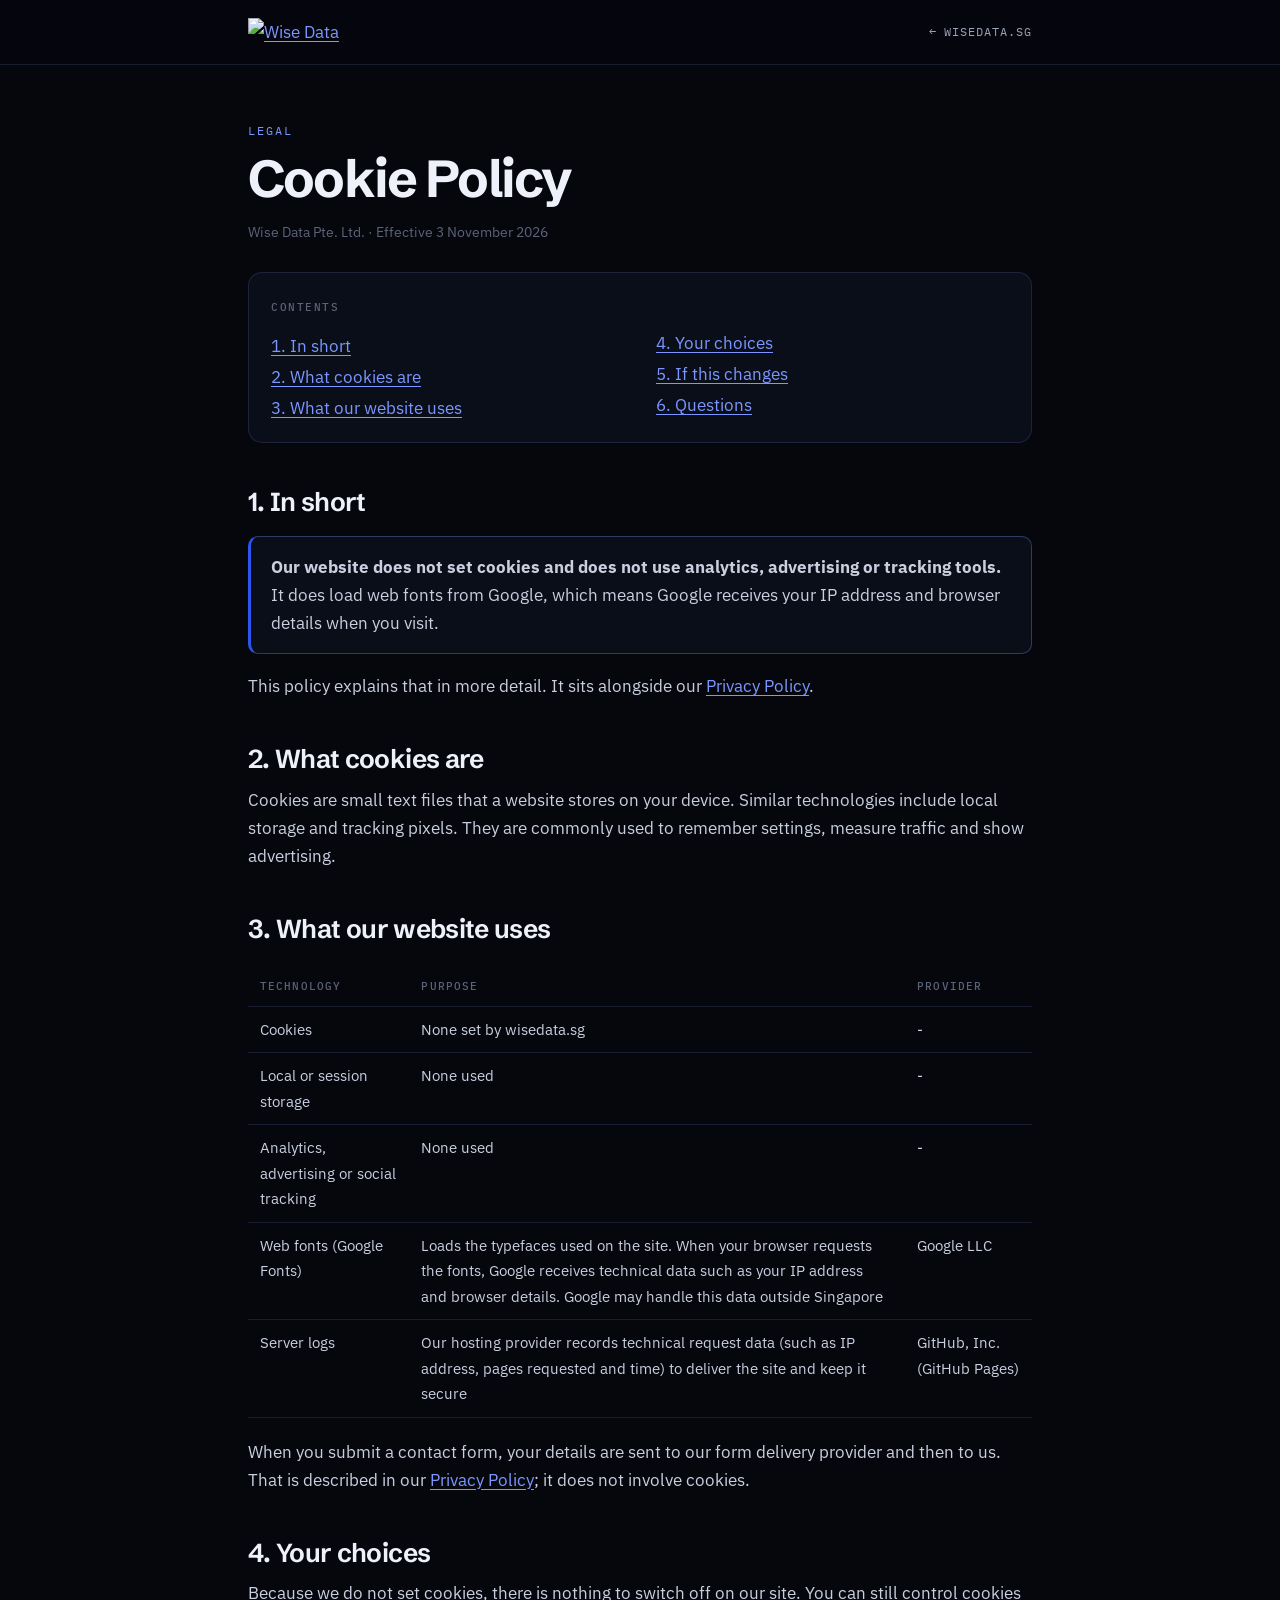
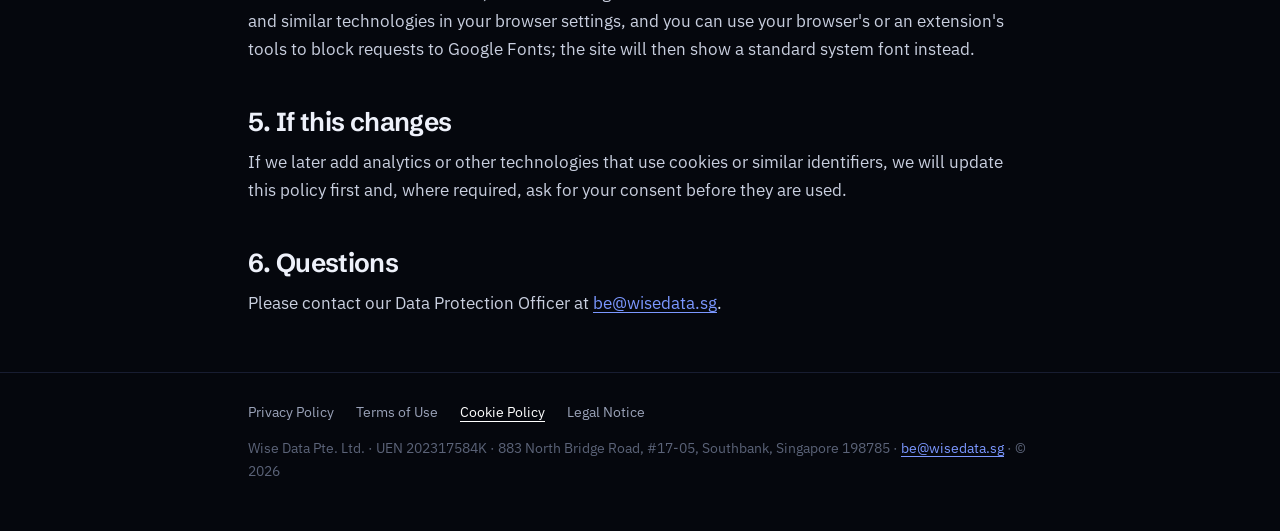
==== wisedata-sg/cookies/index.html @ 87a72dda "Add Singapore PDPA-aligned policy pages, remove beta labels, add footer legal links Co-Authored-By: " ====
<!doctype html>
<html lang="en">
<head>
<meta charset="utf-8">
<meta name="viewport" content="width=device-width,initial-scale=1,viewport-fit=cover">
<title>Cookie Policy · Wise Data</title>
<meta name="description" content="Wise Data&#x27;s website sets no cookies and uses no analytics or advertising trackers.">
<meta name="theme-color" content="#05070D">
<link rel="canonical" href="https://wisedata.sg/cookies/">
<link rel="icon" type="image/png" href="/favicon.png">
<link rel="apple-touch-icon" href="/favicon.png">
<meta property="og:title" content="Cookie Policy · Wise Data">
<meta property="og:description" content="Wise Data&#x27;s website sets no cookies and uses no analytics or advertising trackers.">
<meta property="og:type" content="website">
<meta property="og:url" content="https://wisedata.sg/cookies/">
<link rel="preconnect" href="https://fonts.googleapis.com">
<link rel="preconnect" href="https://fonts.gstatic.com" crossorigin>
<link rel="stylesheet" href="https://fonts.googleapis.com/css2?family=Schibsted+Grotesk:wght@400;600;700&family=IBM+Plex+Sans:wght@400;500;600&family=IBM+Plex+Mono:wght@400;500&display=swap">
<style>
:root{--ink:#05070D;--panel:#0A0E19;--line:rgba(132,156,255,.15);--line-strong:rgba(132,156,255,.32);--fg:#EEF1FA;--muted:#9AA2B8;--dim:#5B6378;--blue:#2C55F0;--blue-hi:#7B97FF;
--f-display:"Schibsted Grotesk","Helvetica Neue",Arial,sans-serif;--f-body:"IBM Plex Sans","Helvetica Neue",Arial,sans-serif;--f-mono:"IBM Plex Mono",ui-monospace,Menlo,monospace}
*{box-sizing:border-box}
html{background:var(--ink);scroll-behavior:smooth}
body{margin:0;background:var(--ink);color:var(--fg);font-family:var(--f-body);font-size:16.5px;line-height:1.7;-webkit-font-smoothing:antialiased}
a{color:var(--blue-hi);text-underline-offset:3px}
a:hover{color:#fff}
:focus-visible{outline:2px solid var(--blue-hi);outline-offset:3px;border-radius:4px}
.wrap{max-width:820px;margin:0 auto;padding:0 max(18px,env(safe-area-inset-left,0px))}
.top{border-bottom:1px solid var(--line);background:rgba(5,7,13,.8)}
.top .wrap{display:flex;align-items:center;justify-content:space-between;gap:16px;padding-top:18px;padding-bottom:18px}
.top img{display:block;height:28px;width:auto}
.top a.back{font-family:var(--f-mono);font-size:12px;letter-spacing:.08em;text-transform:uppercase;text-decoration:none;color:var(--muted)}
.top a.back:hover{color:#fff}
main{padding:56px 0 40px}
.eyebrow{font-family:var(--f-mono);font-size:12px;letter-spacing:.16em;text-transform:uppercase;color:var(--blue-hi)}
h1{font-family:var(--f-display);font-size:clamp(34px,6vw,52px);line-height:1.06;letter-spacing:-.035em;margin:10px 0 14px;font-weight:700}
h2{font-family:var(--f-display);font-size:clamp(21px,3vw,26px);letter-spacing:-.025em;margin:44px 0 10px;font-weight:650;line-height:1.2}
h3{font-family:var(--f-display);font-size:17px;margin:24px 0 6px;font-weight:600}
p,li{color:#C9CFDF}
p{margin:0 0 14px}
ul{padding-left:22px;margin:0 0 16px}
li{margin:6px 0}
.meta{color:var(--dim);font-size:14px;margin-bottom:28px}
.toc{border:1px solid var(--line);background:var(--panel);border-radius:14px;padding:18px 22px;margin:8px 0 8px}
.toc b{font-family:var(--f-mono);font-size:11px;letter-spacing:.14em;text-transform:uppercase;color:var(--dim);font-weight:500}
.toc ol{list-style:none;margin:10px 0 0;padding-left:0;columns:2;column-gap:32px}
.toc li{margin:3px 0;break-inside:avoid}
@media(max-width:620px){.toc ol{columns:1}}
.box{border:1px solid var(--line-strong);border-left:3px solid var(--blue);background:var(--panel);border-radius:10px;padding:16px 20px;margin:18px 0}
.box p:last-child{margin:0}
table{width:100%;border-collapse:collapse;margin:12px 0 20px;font-size:15px}
th,td{text-align:left;vertical-align:top;padding:10px 12px;border-bottom:1px solid var(--line)}
th{font-family:var(--f-mono);font-size:11px;letter-spacing:.1em;text-transform:uppercase;color:var(--dim);font-weight:500}
td{color:#C9CFDF}
.tw{overflow-x:auto}
footer{border-top:1px solid var(--line);padding:28px 0 48px;font-size:13.5px;color:var(--dim)}
footer nav{display:flex;flex-wrap:wrap;gap:8px 22px;margin-bottom:14px}
footer nav a{color:var(--muted);text-decoration:none}
footer nav a:hover,footer nav a[aria-current]{color:#fff}
footer nav a[aria-current]{text-decoration:underline;text-underline-offset:4px}
</style>
</head>
<body>
<header class="top"><div class="wrap">
  <a href="/" aria-label="Wise Data home"><img src="/logo.png" alt="Wise Data" width="158" height="28"></a>
  <a class="back" href="/">← wisedata.sg</a>
</div></header>
<main><div class="wrap">
  <div class="eyebrow">Legal</div>
  <h1>Cookie Policy</h1>
  <div class="meta">Wise Data Pte. Ltd. · Effective 3 November 2026</div>
  <div class="toc"><b>Contents</b><ol><li><a href="#summary">1. In short</a></li><li><a href="#what">2. What cookies are</a></li><li><a href="#use">3. What our website uses</a></li><li><a href="#control">4. Your choices</a></li><li><a href="#future">5. If this changes</a></li><li><a href="#contact">6. Questions</a></li></ol></div>
  <section id="summary"><h2>1. In short</h2>
<div class="box"><p><b>Our website does not set cookies and does not use analytics, advertising or tracking tools.</b> It does load web fonts from Google, which means Google receives your IP address and browser details when you visit.</p></div>
<p>This policy explains that in more detail. It sits alongside our <a href="/privacy/">Privacy Policy</a>.</p></section><section id="what"><h2>2. What cookies are</h2>
<p>Cookies are small text files that a website stores on your device. Similar technologies include local storage and tracking pixels. They are commonly used to remember settings, measure traffic and show advertising.</p></section><section id="use"><h2>3. What our website uses</h2>
<div class="tw"><table>
<tr><th>Technology</th><th>Purpose</th><th>Provider</th></tr>
<tr><td>Cookies</td><td>None set by wisedata.sg</td><td>-</td></tr>
<tr><td>Local or session storage</td><td>None used</td><td>-</td></tr>
<tr><td>Analytics, advertising or social tracking</td><td>None used</td><td>-</td></tr>
<tr><td>Web fonts (Google Fonts)</td><td>Loads the typefaces used on the site. When your browser requests the fonts, Google receives technical data such as your IP address and browser details. Google may handle this data outside Singapore</td><td>Google LLC</td></tr>
<tr><td>Server logs</td><td>Our hosting provider records technical request data (such as IP address, pages requested and time) to deliver the site and keep it secure</td><td>GitHub, Inc. (GitHub Pages)</td></tr>
</table></div>
<p>When you submit a contact form, your details are sent to our form delivery provider and then to us. That is described in our <a href="/privacy/">Privacy Policy</a>; it does not involve cookies.</p></section><section id="control"><h2>4. Your choices</h2>
<p>Because we do not set cookies, there is nothing to switch off on our site. You can still control cookies and similar technologies in your browser settings, and you can use your browser's or an extension's tools to block requests to Google Fonts; the site will then show a standard system font instead.</p></section><section id="future"><h2>5. If this changes</h2>
<p>If we later add analytics or other technologies that use cookies or similar identifiers, we will update this policy first and, where required, ask for your consent before they are used.</p></section><section id="contact"><h2>6. Questions</h2>
<p>Please contact our Data Protection Officer at <a href="mailto:be@wisedata.sg">be@wisedata.sg</a>.</p></section>
</div></main>
<footer><div class="wrap">
  <nav aria-label="Legal"><a href="/privacy/">Privacy Policy</a><a href="/terms/">Terms of Use</a><a href="/cookies/" aria-current="page">Cookie Policy</a><a href="/legal/">Legal Notice</a></nav>
  <div>Wise Data Pte. Ltd. · UEN 202317584K · 883 North Bridge Road, #17-05, Southbank, Singapore 198785 · <a href="mailto:be@wisedata.sg">be@wisedata.sg</a> · © 2026</div>
</div></footer>
</body>
</html>
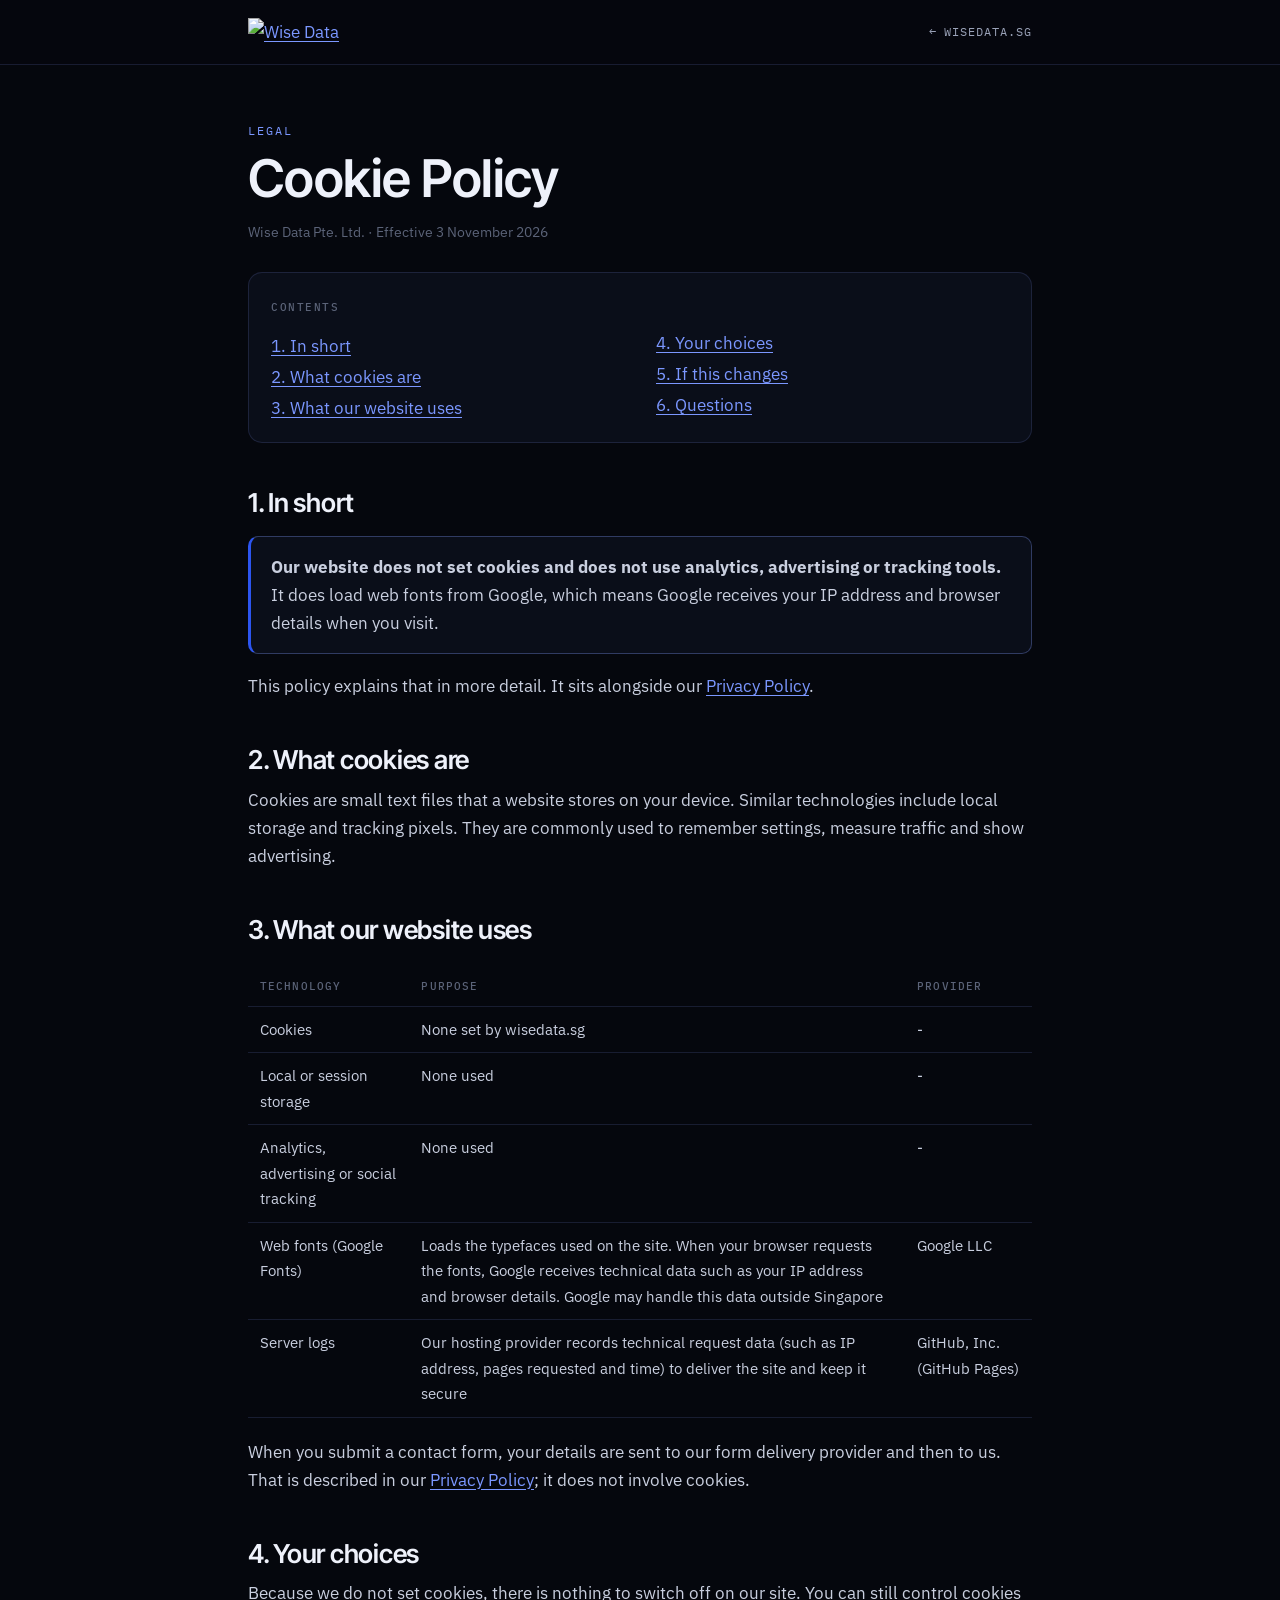
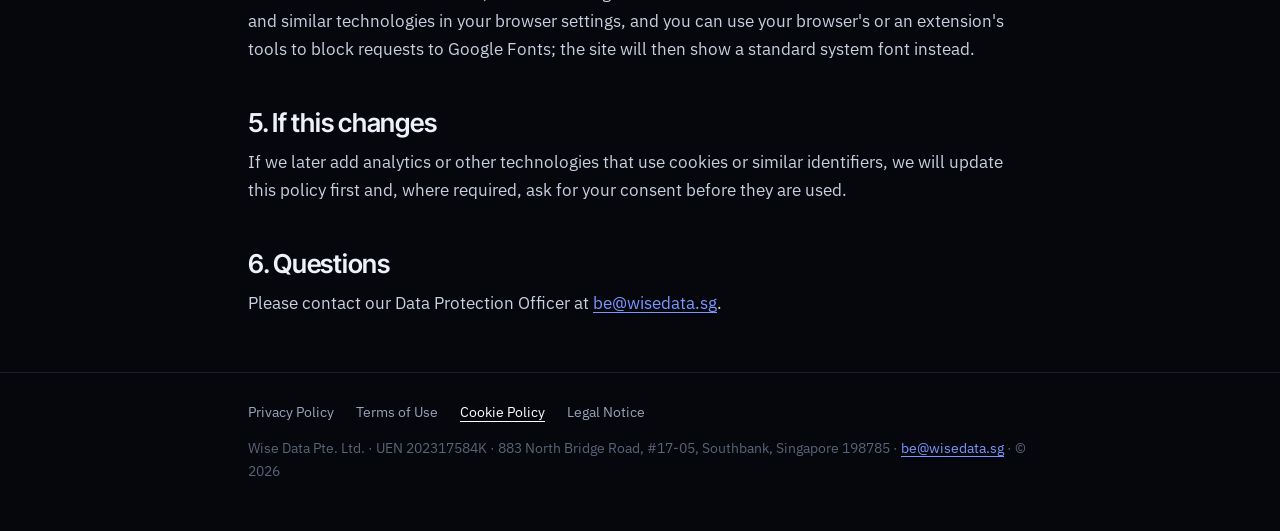
==== commit 8c822a4f: "Switch headline font to Inter Tight (lighter weights, plain capital I) Co-Authored-By: Claude Sonnet" ====
--- a/wisedata-sg/cookies/index.html
+++ b/wisedata-sg/cookies/index.html
@@ -15,10 +15,10 @@
 <meta property="og:url" content="https://wisedata.sg/cookies/">
 <link rel="preconnect" href="https://fonts.googleapis.com">
 <link rel="preconnect" href="https://fonts.gstatic.com" crossorigin>
-<link rel="stylesheet" href="https://fonts.googleapis.com/css2?family=Schibsted+Grotesk:wght@400;600;700&family=IBM+Plex+Sans:wght@400;500;600&family=IBM+Plex+Mono:wght@400;500&display=swap">
+<link rel="stylesheet" href="https://fonts.googleapis.com/css2?family=Inter+Tight:wght@400;500;600&family=IBM+Plex+Sans:wght@400;500;600&family=IBM+Plex+Mono:wght@400;500&display=swap">
 <style>
 :root{--ink:#05070D;--panel:#0A0E19;--line:rgba(132,156,255,.15);--line-strong:rgba(132,156,255,.32);--fg:#EEF1FA;--muted:#9AA2B8;--dim:#5B6378;--blue:#2C55F0;--blue-hi:#7B97FF;
---f-display:"Schibsted Grotesk","Helvetica Neue",Arial,sans-serif;--f-body:"IBM Plex Sans","Helvetica Neue",Arial,sans-serif;--f-mono:"IBM Plex Mono",ui-monospace,Menlo,monospace}
+--f-display:"Inter Tight","Helvetica Neue",Arial,sans-serif;--f-body:"IBM Plex Sans","Helvetica Neue",Arial,sans-serif;--f-mono:"IBM Plex Mono",ui-monospace,Menlo,monospace}
 *{box-sizing:border-box}
 html{background:var(--ink);scroll-behavior:smooth}
 body{margin:0;background:var(--ink);color:var(--fg);font-family:var(--f-body);font-size:16.5px;line-height:1.7;-webkit-font-smoothing:antialiased}
@@ -33,8 +33,8 @@
 .top a.back:hover{color:#fff}
 main{padding:56px 0 40px}
 .eyebrow{font-family:var(--f-mono);font-size:12px;letter-spacing:.16em;text-transform:uppercase;color:var(--blue-hi)}
-h1{font-family:var(--f-display);font-size:clamp(34px,6vw,52px);line-height:1.06;letter-spacing:-.035em;margin:10px 0 14px;font-weight:700}
-h2{font-family:var(--f-display);font-size:clamp(21px,3vw,26px);letter-spacing:-.025em;margin:44px 0 10px;font-weight:650;line-height:1.2}
+h1{font-family:var(--f-display);font-size:clamp(34px,6vw,52px);line-height:1.06;letter-spacing:-.012em;margin:10px 0 14px;font-weight:600}
+h2{font-family:var(--f-display);font-size:clamp(21px,3vw,26px);letter-spacing:-.01em;margin:44px 0 10px;font-weight:600;line-height:1.2}
 h3{font-family:var(--f-display);font-size:17px;margin:24px 0 6px;font-weight:600}
 p,li{color:#C9CFDF}
 p{margin:0 0 14px}
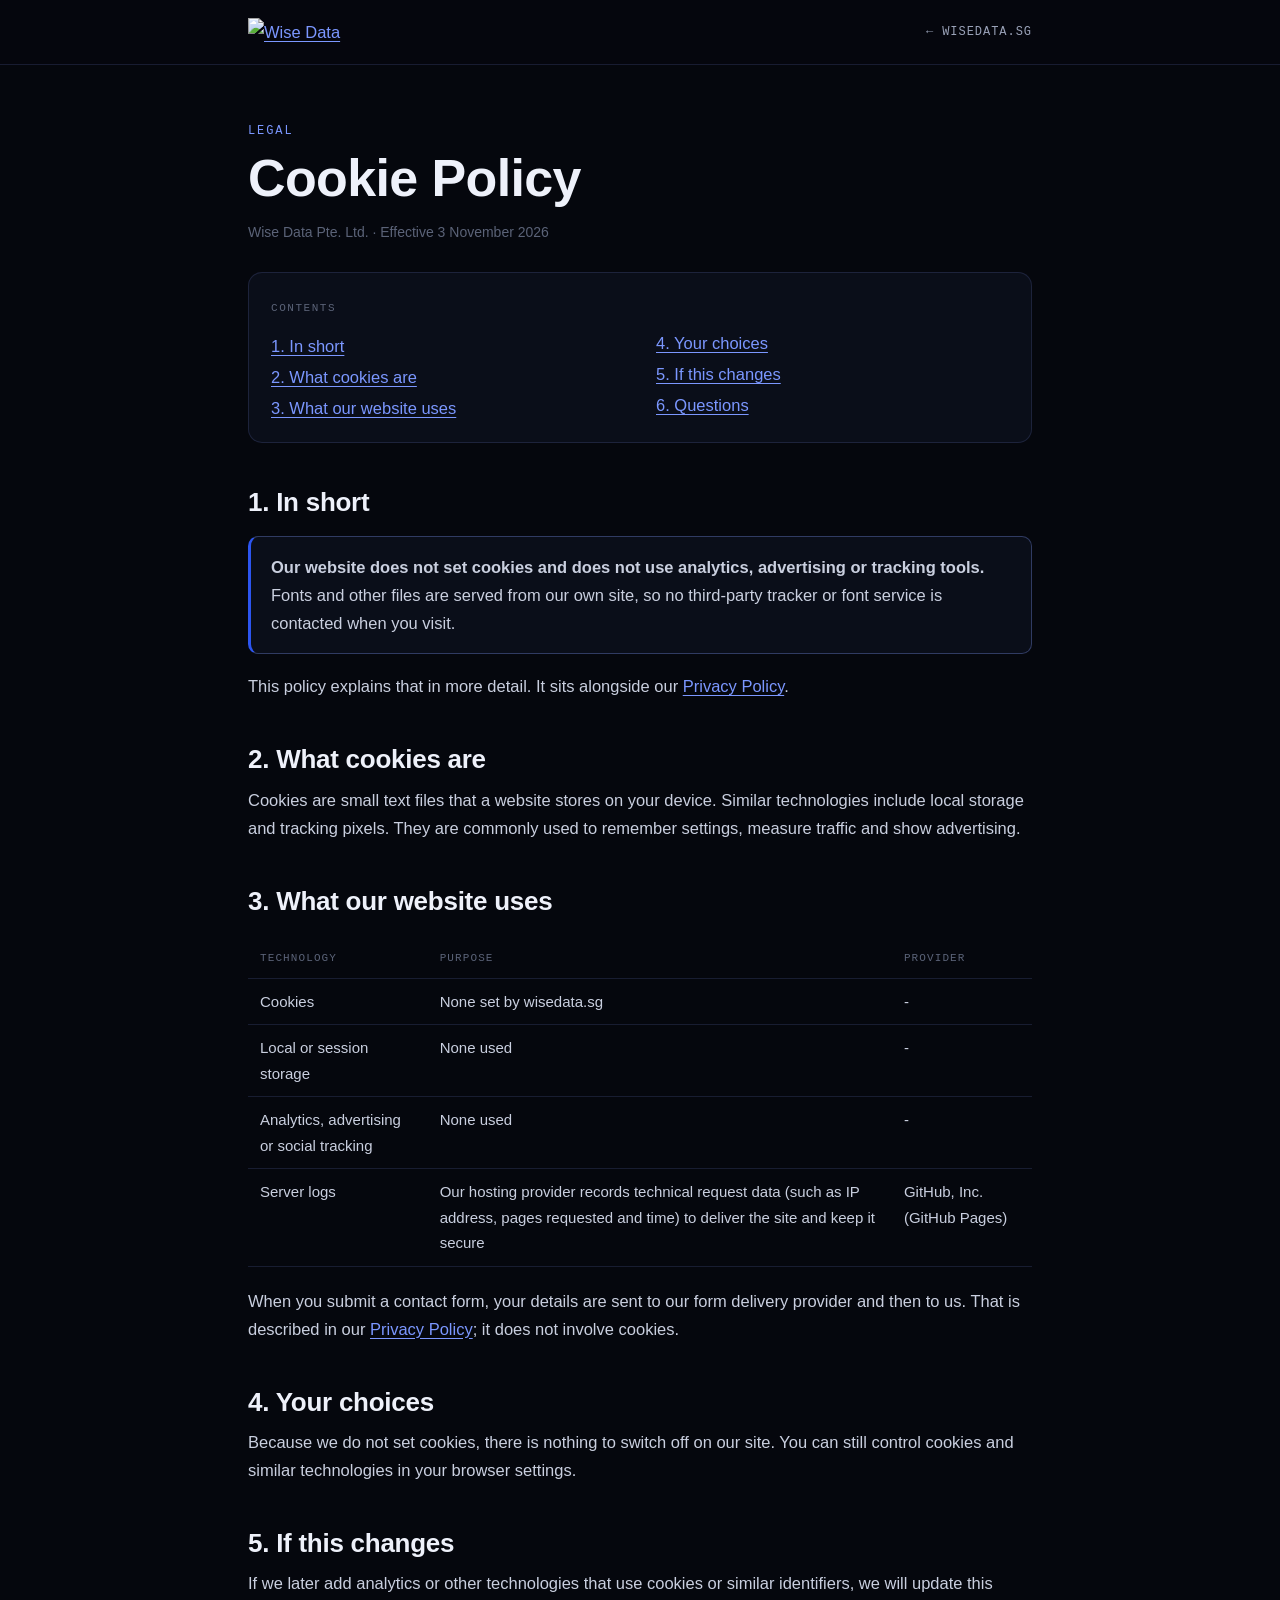
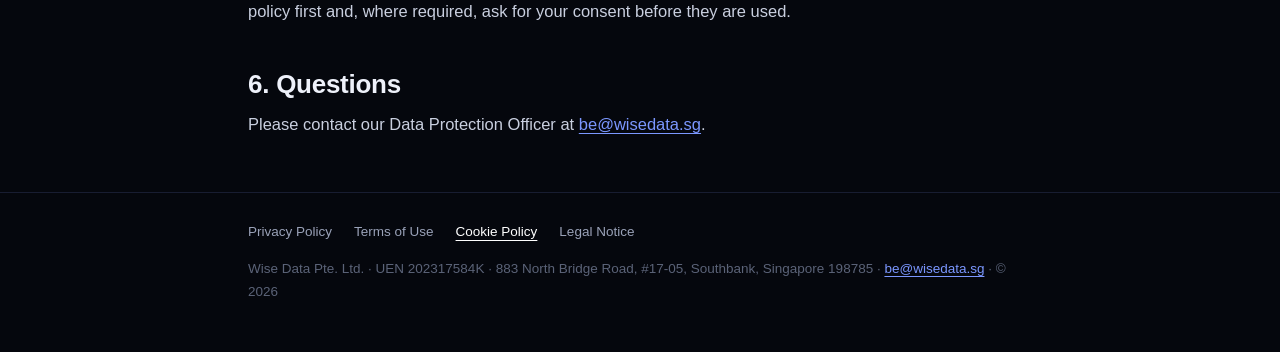
==== commit 1203f99d: "Honest data centre status, own fonts, real URLs per product, wording fixes Co-Authored-By: Claude So" ====
--- a/wisedata-sg/cookies/index.html
+++ b/wisedata-sg/cookies/index.html
@@ -13,9 +13,8 @@
 <meta property="og:description" content="Wise Data&#x27;s website sets no cookies and uses no analytics or advertising trackers.">
 <meta property="og:type" content="website">
 <meta property="og:url" content="https://wisedata.sg/cookies/">
-<link rel="preconnect" href="https://fonts.googleapis.com">
-<link rel="preconnect" href="https://fonts.gstatic.com" crossorigin>
-<link rel="stylesheet" href="https://fonts.googleapis.com/css2?family=Inter+Tight:wght@400;500;600&family=IBM+Plex+Sans:wght@400;500;600&family=IBM+Plex+Mono:wght@400;500&display=swap">
+<link rel="preload" href="/fonts/inter-tight-1bf6b3.woff2" as="font" type="font/woff2" crossorigin>
+<link rel="stylesheet" href="/fonts/fonts.css">
 <style>
 :root{--ink:#05070D;--panel:#0A0E19;--line:rgba(132,156,255,.15);--line-strong:rgba(132,156,255,.32);--fg:#EEF1FA;--muted:#9AA2B8;--dim:#5B6378;--blue:#2C55F0;--blue-hi:#7B97FF;
 --f-display:"Inter Tight","Helvetica Neue",Arial,sans-serif;--f-body:"IBM Plex Sans","Helvetica Neue",Arial,sans-serif;--f-mono:"IBM Plex Mono",ui-monospace,Menlo,monospace}
@@ -71,7 +70,7 @@
   <div class="meta">Wise Data Pte. Ltd. · Effective 3 November 2026</div>
   <div class="toc"><b>Contents</b><ol><li><a href="#summary">1. In short</a></li><li><a href="#what">2. What cookies are</a></li><li><a href="#use">3. What our website uses</a></li><li><a href="#control">4. Your choices</a></li><li><a href="#future">5. If this changes</a></li><li><a href="#contact">6. Questions</a></li></ol></div>
   <section id="summary"><h2>1. In short</h2>
-<div class="box"><p><b>Our website does not set cookies and does not use analytics, advertising or tracking tools.</b> It does load web fonts from Google, which means Google receives your IP address and browser details when you visit.</p></div>
+<div class="box"><p><b>Our website does not set cookies and does not use analytics, advertising or tracking tools.</b> Fonts and other files are served from our own site, so no third-party tracker or font service is contacted when you visit.</p></div>
 <p>This policy explains that in more detail. It sits alongside our <a href="/privacy/">Privacy Policy</a>.</p></section><section id="what"><h2>2. What cookies are</h2>
 <p>Cookies are small text files that a website stores on your device. Similar technologies include local storage and tracking pixels. They are commonly used to remember settings, measure traffic and show advertising.</p></section><section id="use"><h2>3. What our website uses</h2>
 <div class="tw"><table>
@@ -79,11 +78,10 @@
 <tr><td>Cookies</td><td>None set by wisedata.sg</td><td>-</td></tr>
 <tr><td>Local or session storage</td><td>None used</td><td>-</td></tr>
 <tr><td>Analytics, advertising or social tracking</td><td>None used</td><td>-</td></tr>
-<tr><td>Web fonts (Google Fonts)</td><td>Loads the typefaces used on the site. When your browser requests the fonts, Google receives technical data such as your IP address and browser details. Google may handle this data outside Singapore</td><td>Google LLC</td></tr>
 <tr><td>Server logs</td><td>Our hosting provider records technical request data (such as IP address, pages requested and time) to deliver the site and keep it secure</td><td>GitHub, Inc. (GitHub Pages)</td></tr>
 </table></div>
 <p>When you submit a contact form, your details are sent to our form delivery provider and then to us. That is described in our <a href="/privacy/">Privacy Policy</a>; it does not involve cookies.</p></section><section id="control"><h2>4. Your choices</h2>
-<p>Because we do not set cookies, there is nothing to switch off on our site. You can still control cookies and similar technologies in your browser settings, and you can use your browser's or an extension's tools to block requests to Google Fonts; the site will then show a standard system font instead.</p></section><section id="future"><h2>5. If this changes</h2>
+<p>Because we do not set cookies, there is nothing to switch off on our site. You can still control cookies and similar technologies in your browser settings.</p></section><section id="future"><h2>5. If this changes</h2>
 <p>If we later add analytics or other technologies that use cookies or similar identifiers, we will update this policy first and, where required, ask for your consent before they are used.</p></section><section id="contact"><h2>6. Questions</h2>
 <p>Please contact our Data Protection Officer at <a href="mailto:be@wisedata.sg">be@wisedata.sg</a>.</p></section>
 </div></main>
